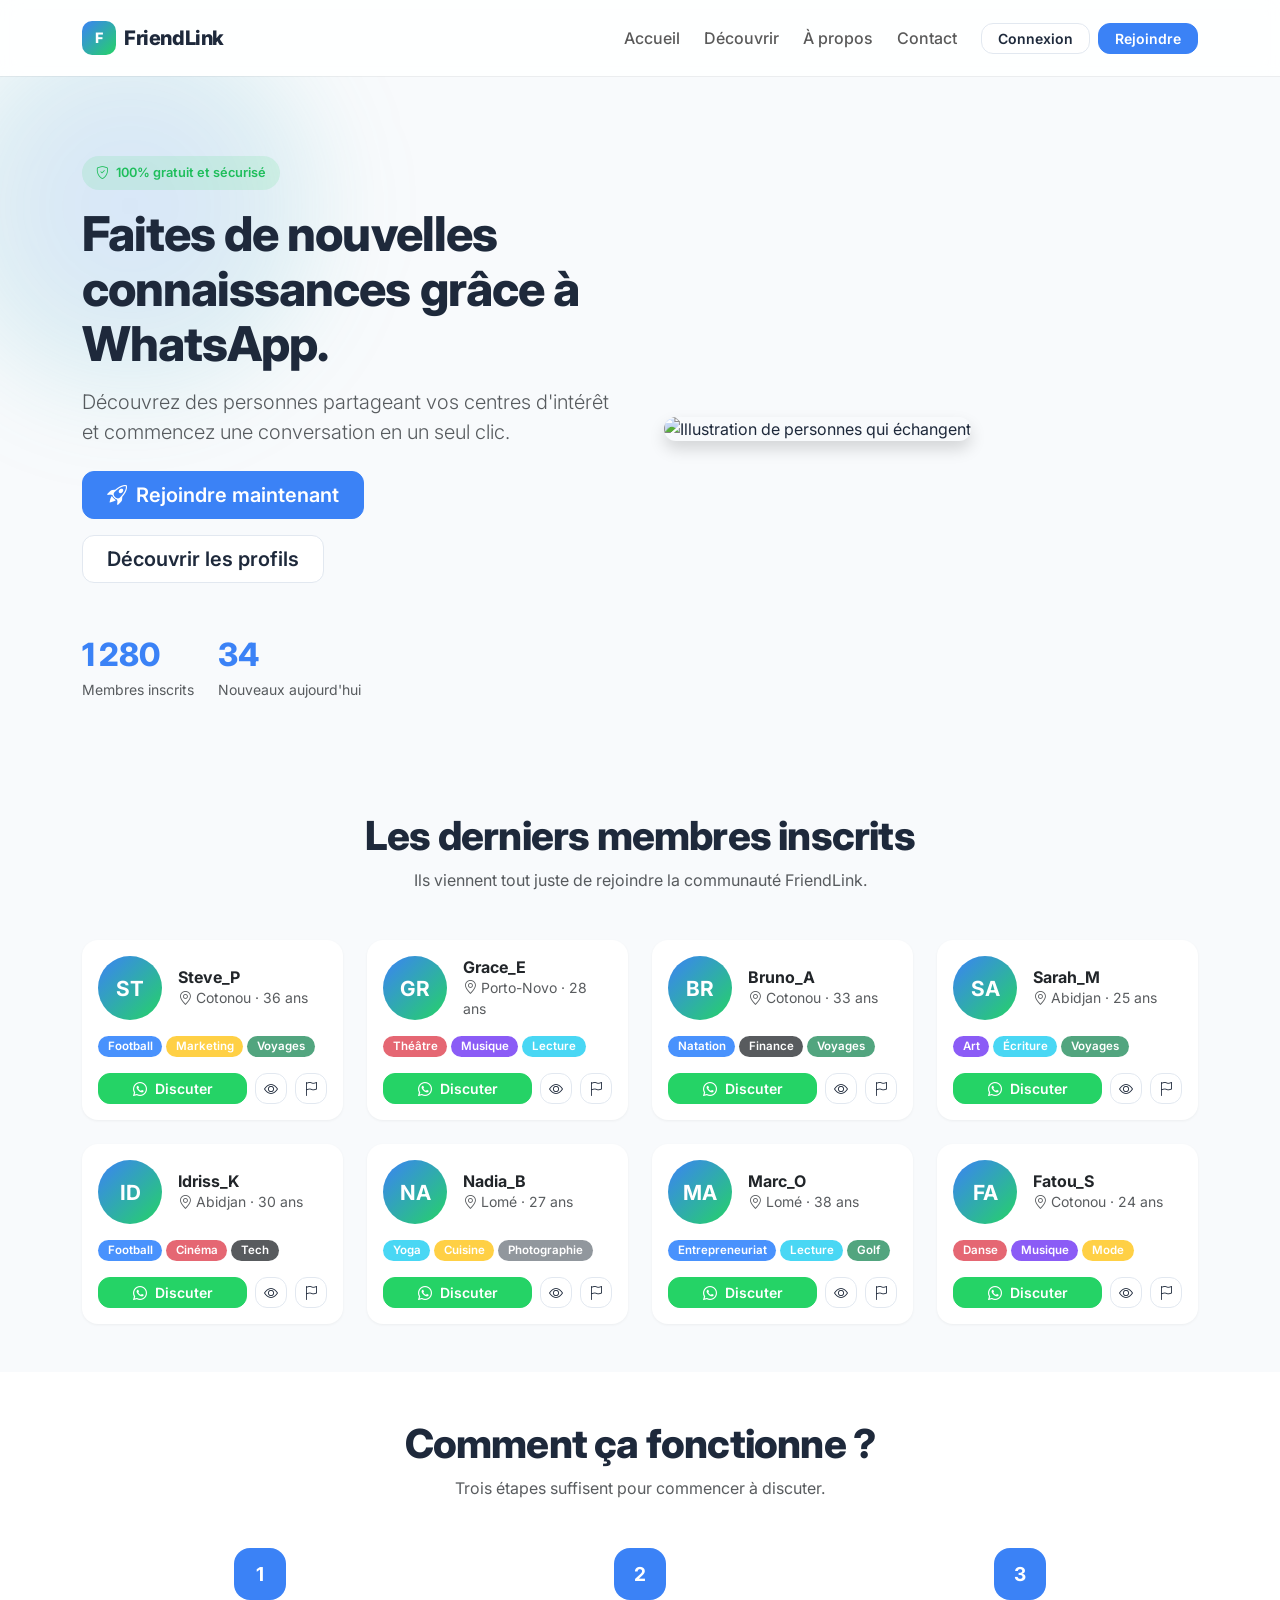
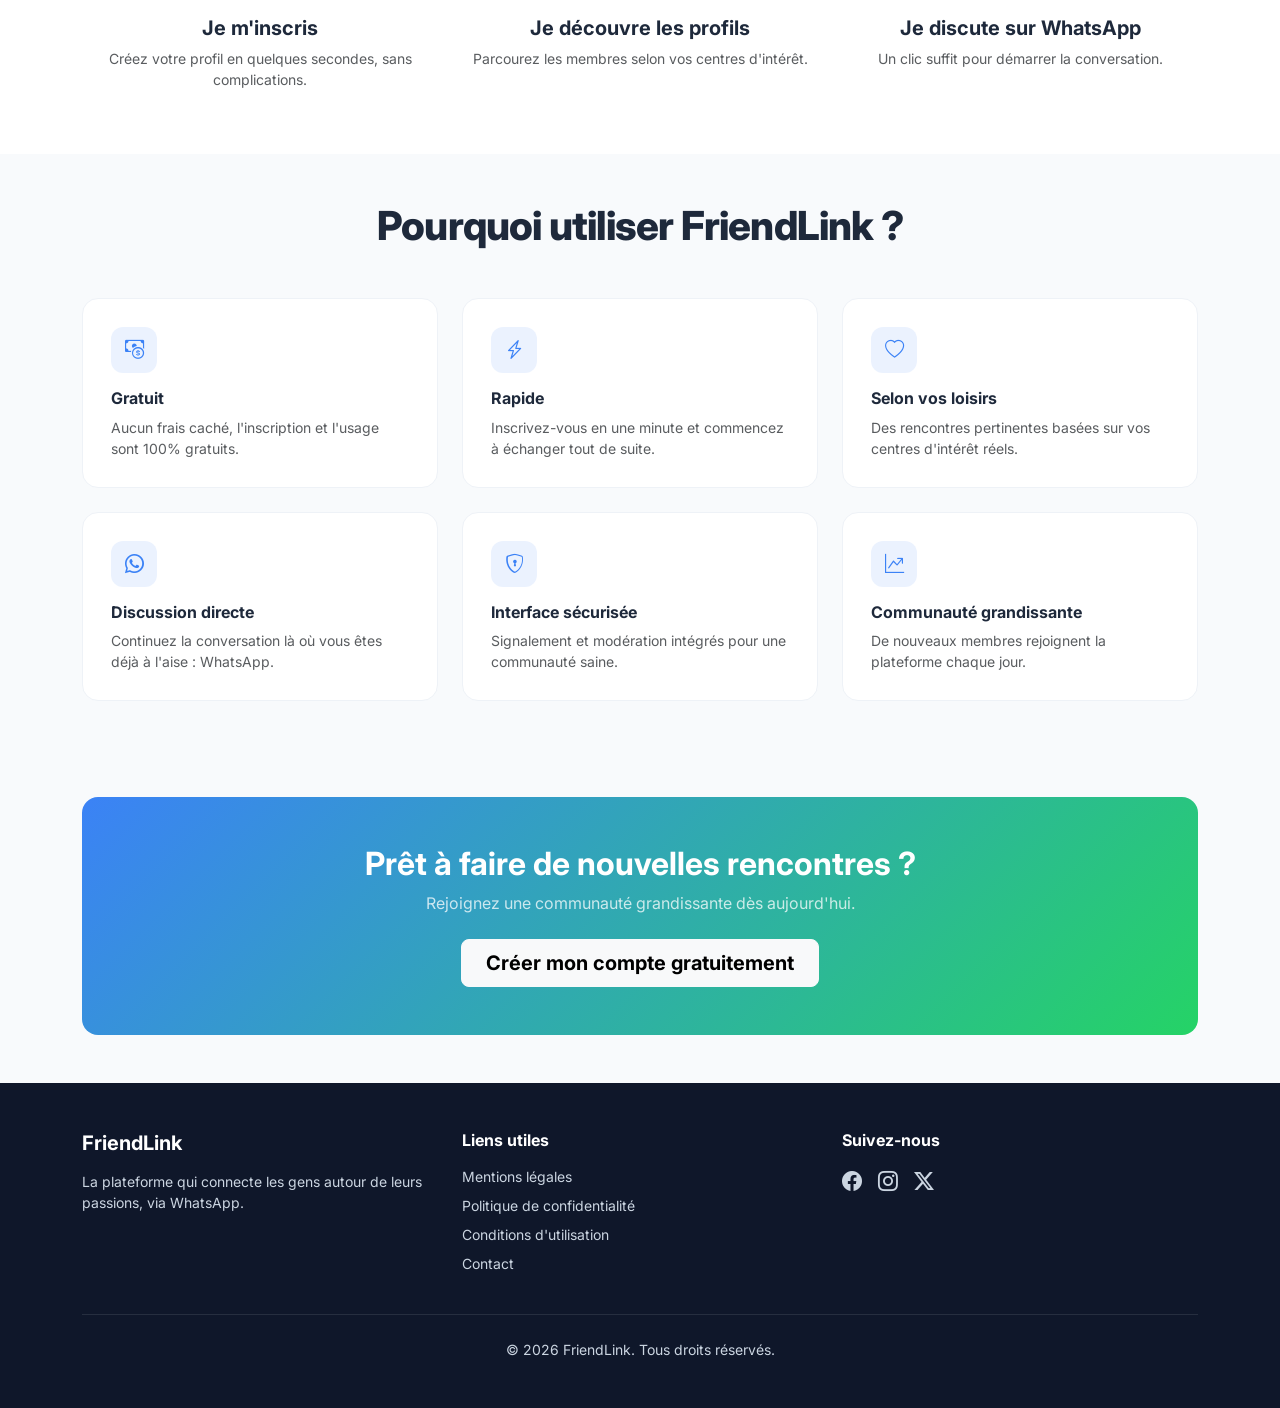
==== frontend/index.html @ 43f6787e "Modification de about" ====
<!DOCTYPE html>
<html lang="fr">
<head>
    <meta charset="UTF-8">
    <meta name="viewport" content="width=device-width, initial-scale=1.0">
    <title>FriendLink — Faites de nouvelles connaissances via WhatsApp</title>
    <meta name="description" content="Découvrez des personnes partageant vos centres d'intérêt et commencez une conversation sur WhatsApp en un clic.">

    <link href="https://cdn.jsdelivr.net/npm/bootstrap@5.3.2/dist/css/bootstrap.min.css" rel="stylesheet">
    <link rel="stylesheet" href="https://cdn.jsdelivr.net/npm/bootstrap-icons@1.11.1/font/bootstrap-icons.css">
    <link href="https://fonts.googleapis.com/css2?family=Inter:wght@400;500;600;700;800&display=swap" rel="stylesheet">
    <link rel="stylesheet" href="assets/css/style.css">

    <script src="https://cdn.jsdelivr.net/npm/bootstrap@5.3.2/dist/js/bootstrap.bundle.min.js"></script>
    <script src="assets/js/mock-data.js"></script>
    <script src="assets/js/script.js"></script>
</head>
<body>

    <!-- Loader -->
    <div class="page-loader">
        <div><span class="loader-dot"></span><span class="loader-dot"></span><span class="loader-dot"></span></div>
    </div>

    <!-- Navbar -->
    <nav class="navbar navbar-expand-lg fl-navbar sticky-top py-3">
        <div class="container">
            <a class="navbar-brand fl-brand d-flex align-items-center" href="index.html">
                <span class="fl-brand-badge">F</span> FriendLink
            </a>
            <button class="navbar-toggler border-0" type="button" data-bs-toggle="collapse" data-bs-target="#navMenu">
                <i class="bi bi-list fs-2"></i>
            </button>
            <div class="collapse navbar-collapse" id="navMenu">
                <ul class="navbar-nav ms-auto align-items-lg-center gap-lg-2">
                    <li class="nav-item"><a class="nav-link fw-medium" href="index.html">Accueil</a></li>
                    <li class="nav-item"><a class="nav-link fw-medium" href="members.html">Découvrir</a></li>
                    <li class="nav-item"><a class="nav-link fw-medium" href="#about">À propos</a></li>
                    <li class="nav-item"><a class="nav-link fw-medium" href="#contact">Contact</a></li>
                    <li class="nav-item ms-lg-2 mt-2 mt-lg-0">
                        <a href="login.html" class="btn btn-outline-fl btn-sm px-3">Connexion</a>
                    </li>
                    <li class="nav-item mt-2 mt-lg-0">
                        <a href="register.html" class="btn btn-fl-primary btn-sm px-3">Rejoindre</a>
                    </li>
                </ul>
            </div>
        </div>
    </nav>

    <!-- Hero -->
    <header class="fl-hero">
        <div class="fl-hero-blob"></div>
        <div class="container fl-hero-content">
            <div class="row align-items-center g-5">
                <div class="col-lg-6">
                    <span class="fl-badge-soft mb-3"><i class="bi bi-shield-check"></i> 100% gratuit et sécurisé</span>
                    <h1 class="display-5 mb-3">Faites de nouvelles connaissances grâce à WhatsApp.</h1>
                    <p class="lead text-muted mb-4">
                        Découvrez des personnes partageant vos centres d'intérêt et commencez une conversation en un seul clic.
                    </p>
                    <div class="d-flex flex-wrap gap-3">
                        <a href="register.html" class="btn btn-fl-primary btn-lg px-4">
                            <i class="bi bi-rocket-takeoff me-1"></i> Rejoindre maintenant
                        </a>
                        <a href="#latest-members-section" class="btn btn-outline-fl btn-lg px-4">
                            Découvrir les profils
                        </a>
                    </div>
                    <div class="d-flex gap-4 mt-5">
                        <div>
                            <p class="fl-stat mb-0" data-counter="1280">0</p>
                            <p class="text-muted small mb-0">Membres inscrits</p>
                        </div>
                        <div>
                            <p class="fl-stat mb-0" data-counter="34">0</p>
                            <p class="text-muted small mb-0">Nouveaux aujourd'hui</p>
                        </div>
                    </div>
                </div>
                <div class="col-lg-6">
                    <img src="https://images.unsplash.com/photo-1529156069898-49953e39b3ac?w=800&q=80"
                         alt="Illustration de personnes qui échangent" class="img-fluid rounded-4 shadow fl-reveal">
                </div>
            </div>
        </div>
    </header>

    <!-- 8 derniers membres inscrits -->
    <section id="latest-members-section" class="py-5">
        <div class="container">
            <div class="text-center mb-5 fl-reveal">
                <h2 class="fl-section-title h1">Les derniers membres inscrits</h2>
                <p class="text-muted">Ils viennent tout juste de rejoindre la communauté FriendLink.</p>
            </div>
            <div class="row g-4" id="latest-members"><!-- injecté par script.js --></div>
        </div>
    </section>

    <!-- Comment ça fonctionne -->
    <section class="py-5 bg-white">
        <div class="container">
            <div class="text-center mb-5 fl-reveal">
                <h2 class="fl-section-title h1">Comment ça fonctionne ?</h2>
                <p class="text-muted">Trois étapes suffisent pour commencer à discuter.</p>
            </div>
            <div class="row g-4 text-center">
                <div class="col-md-4 fl-reveal">
                    <div class="fl-step-circle mx-auto mb-3">1</div>
                    <h3 class="h5 fw-bold">Je m'inscris</h3>
                    <p class="text-muted small">Créez votre profil en quelques secondes, sans complications.</p>
                </div>
                <div class="col-md-4 fl-reveal">
                    <div class="fl-step-circle mx-auto mb-3">2</div>
                    <h3 class="h5 fw-bold">Je découvre les profils</h3>
                    <p class="text-muted small">Parcourez les membres selon vos centres d'intérêt.</p>
                </div>
                <div class="col-md-4 fl-reveal">
                    <div class="fl-step-circle mx-auto mb-3">3</div>
                    <h3 class="h5 fw-bold">Je discute sur WhatsApp</h3>
                    <p class="text-muted small">Un clic suffit pour démarrer la conversation.</p>
                </div>
            </div>
        </div>
    </section>

    <!-- Pourquoi utiliser cette plateforme -->
    <section id="about" class="py-5">
        <div class="container">
            <div class="text-center mb-5 fl-reveal">
                <h2 class="fl-section-title h1">Pourquoi utiliser FriendLink ?</h2>
            </div>
            <div class="row g-4">
                <div class="col-sm-6 col-lg-4 fl-reveal">
                    <div class="fl-why-card">
                        <div class="fl-why-icon mb-3"><i class="bi bi-cash-coin"></i></div>
                        <h3 class="h6 fw-bold">Gratuit</h3>
                        <p class="text-muted small mb-0">Aucun frais caché, l'inscription et l'usage sont 100% gratuits.</p>
                    </div>
                </div>
                <div class="col-sm-6 col-lg-4 fl-reveal">
                    <div class="fl-why-card">
                        <div class="fl-why-icon mb-3"><i class="bi bi-lightning-charge"></i></div>
                        <h3 class="h6 fw-bold">Rapide</h3>
                        <p class="text-muted small mb-0">Inscrivez-vous en une minute et commencez à échanger tout de suite.</p>
                    </div>
                </div>
                <div class="col-sm-6 col-lg-4 fl-reveal">
                    <div class="fl-why-card">
                        <div class="fl-why-icon mb-3"><i class="bi bi-heart"></i></div>
                        <h3 class="h6 fw-bold">Selon vos loisirs</h3>
                        <p class="text-muted small mb-0">Des rencontres pertinentes basées sur vos centres d'intérêt réels.</p>
                    </div>
                </div>
                <div class="col-sm-6 col-lg-4 fl-reveal">
                    <div class="fl-why-card">
                        <div class="fl-why-icon mb-3"><i class="bi bi-whatsapp"></i></div>
                        <h3 class="h6 fw-bold">Discussion directe</h3>
                        <p class="text-muted small mb-0">Continuez la conversation là où vous êtes déjà à l'aise : WhatsApp.</p>
                    </div>
                </div>
                <div class="col-sm-6 col-lg-4 fl-reveal">
                    <div class="fl-why-card">
                        <div class="fl-why-icon mb-3"><i class="bi bi-shield-lock"></i></div>
                        <h3 class="h6 fw-bold">Interface sécurisée</h3>
                        <p class="text-muted small mb-0">Signalement et modération intégrés pour une communauté saine.</p>
                    </div>
                </div>
                <div class="col-sm-6 col-lg-4 fl-reveal">
                    <div class="fl-why-card">
                        <div class="fl-why-icon mb-3"><i class="bi bi-graph-up-arrow"></i></div>
                        <h3 class="h6 fw-bold">Communauté grandissante</h3>
                        <p class="text-muted small mb-0">De nouveaux membres rejoignent la plateforme chaque jour.</p>
                    </div>
                </div>
            </div>
        </div>
    </section>

    <!-- CTA final -->
    <section class="py-5">
        <div class="container">
            <div class="rounded-4 p-5 text-center text-white fl-reveal" style="background: linear-gradient(135deg, var(--fl-primary), var(--fl-whatsapp));">
                <h2 class="fw-bold mb-2">Prêt à faire de nouvelles rencontres ?</h2>
                <p class="mb-4 opacity-75">Rejoignez une communauté grandissante dès aujourd'hui.</p>
                <a href="register.html" class="btn btn-light btn-lg px-4 fw-bold">Créer mon compte gratuitement</a>
            </div>
        </div>
    </section>

    <!-- Footer -->
    <footer class="fl-footer py-5" id="contact">
        <div class="container">
            <div class="row g-4">
                <div class="col-md-4">
                    <h5 class="text-white fw-bold mb-3">FriendLink</h5>
                    <p class="small">La plateforme qui connecte les gens autour de leurs passions, via WhatsApp.</p>
                </div>
                <div class="col-md-4">
                    <h6 class="text-white fw-bold mb-3">Liens utiles</h6>
                    <ul class="list-unstyled small d-flex flex-column gap-2">
                        <li><a href="#">Mentions légales</a></li>
                        <li><a href="#">Politique de confidentialité</a></li>
                        <li><a href="#">Conditions d'utilisation</a></li>
                        <li><a href="#contact">Contact</a></li>
                    </ul>
                </div>
                <div class="col-md-4">
                    <h6 class="text-white fw-bold mb-3">Suivez-nous</h6>
                    <div class="d-flex gap-3 fs-5">
                        <a href="#"><i class="bi bi-facebook"></i></a>
                        <a href="#"><i class="bi bi-instagram"></i></a>
                        <a href="#"><i class="bi bi-twitter-x"></i></a>
                    </div>
                </div>
            </div>
            <hr class="border-secondary my-4">
            <p class="small text-center mb-0">&copy; 2026 FriendLink. Tous droits réservés.</p>
        </div>
    </footer>

    <!-- Modale confirmation WhatsApp -->
    <div class="modal fade" id="whatsappConfirmModal" tabindex="-1">
        <div class="modal-dialog modal-dialog-centered">
            <div class="modal-content rounded-4 border-0">
                <div class="modal-body text-center p-4">
                    <i class="bi bi-whatsapp text-whatsapp display-5 mb-3"></i>
                    <h5 class="fw-bold">Discuter avec <span data-target-pseudo></span> ?</h5>
                    <p class="text-muted small">Vous allez être redirigé vers WhatsApp avec un message pré-rempli.</p>
                    <div class="d-flex gap-2 justify-content-center mt-3">
                        <button class="btn btn-outline-fl px-4" data-bs-dismiss="modal">Annuler</button>
                        <button class="btn btn-whatsapp px-4" data-confirm-whatsapp>Continuer</button>
                    </div>
                </div>
            </div>
        </div>
    </div>

    <!-- Modale signalement -->
    <div class="modal fade" id="reportModal" tabindex="-1">
        <div class="modal-dialog modal-dialog-centered">
            <div class="modal-content rounded-4 border-0">
                <div class="modal-header border-0">
                    <h5 class="modal-title fw-bold">Signaler <span data-report-target></span></h5>
                    <button class="btn-close" data-bs-dismiss="modal"></button>
                </div>
                <form id="report-form">
                    <div class="modal-body">
                        <label class="form-label small fw-medium">Motif</label>
                        <select class="form-select mb-3" required>
                            <option value="">Choisir un motif</option>
                            <option>Spam</option>
                            <option>Faux profil</option>
                            <option>Arnaque</option>
                            <option>Comportement inapproprié</option>
                            <option>Photo inappropriée</option>
                            <option>Autre</option>
                        </select>
                        <label class="form-label small fw-medium">Description</label>
                        <textarea class="form-control" rows="3" placeholder="Détails (optionnel)"></textarea>
                    </div>
                    <div class="modal-footer border-0">
                        <button type="submit" class="btn btn-fl-primary w-100">Envoyer le signalement</button>
                    </div>
                </form>
            </div>
        </div>
    </div>

    <!-- Conteneur toasts -->
    <div id="toast-container"></div>

    <!-- Bouton retour en haut -->
    <button class="fl-back-to-top"><i class="bi bi-arrow-up"></i></button>

    <script src="https://cdn.jsdelivr.net/npm/bootstrap@5.3.2/dist/js/bootstrap.bundle.min.js"></script>
    <script src="assets/js/mock-data.js"></script>
    <script src="assets/js/script.js"></script>
</body>
</html>
---- frontend/assets/css/style.css ----
/* ==========================================================================
   FriendLink — Prototype front-end (Bootstrap 5 + Vanilla JS)
   ========================================================================== */

:root {
    --fl-primary: #3b82f6;
    --fl-primary-dark: #2563eb;
    --fl-whatsapp: #25d366;
    --fl-whatsapp-dark: #1ebe5b;
    --fl-bg: #f8fafc;
    --fl-text: #1e293b;
    --fl-muted: #64748b;
    --fl-radius: 1rem;
}

body {
    font-family: 'Inter', system-ui, -apple-system, sans-serif;
    background-color: var(--fl-bg);
    color: var(--fl-text);
}

a { text-decoration: none; }

/* ---------- Loader ---------- */
.page-loader {
    position: fixed;
    inset: 0;
    background: #ffffff;
    z-index: 9999;
    display: flex;
    align-items: center;
    justify-content: center;
    transition: opacity .4s ease, visibility .4s;
}
.page-loader.fade-out { opacity: 0; visibility: hidden; }
.loader-dot {
    width: 12px; height: 12px; border-radius: 50%;
    background: var(--fl-primary);
    display: inline-block;
    margin: 0 4px;
    animation: fl-bounce 1.2s infinite ease-in-out;
}
.loader-dot:nth-child(2) { animation-delay: .15s; background: var(--fl-whatsapp); }
.loader-dot:nth-child(3) { animation-delay: .3s; background: var(--fl-primary-dark); }
@keyframes fl-bounce {
    0%, 80%, 100% { transform: scale(0.6); opacity: .5; }
    40% { transform: scale(1); opacity: 1; }
}

/* ---------- Reveal on scroll ---------- */
.fl-reveal {
    opacity: 0;
    transform: translateY(24px);
    transition: opacity .6s ease, transform .6s ease;
}
.fl-reveal.is-visible {
    opacity: 1;
    transform: translateY(0);
}

/* ---------- Navbar ---------- */
.fl-navbar {
    background: rgba(255,255,255,.85);
    backdrop-filter: blur(10px);
    box-shadow: 0 1px 0 rgba(0,0,0,.05);
}
.fl-brand {
    font-weight: 800;
    letter-spacing: -.02em;
    color: var(--fl-text) !important;
}
.fl-brand .fl-brand-badge {
    display: inline-flex;
    align-items: center;
    justify-content: center;
    width: 34px; height: 34px;
    border-radius: 10px;
    background: linear-gradient(135deg, var(--fl-primary), var(--fl-whatsapp));
    color: #fff;
    font-size: .9rem;
    margin-right: .5rem;
}

/* ---------- Hero ---------- */
.fl-hero {
    position: relative;
    overflow: hidden;
    padding: 5rem 0 4rem;
}
.fl-hero-blob {
    position: absolute;
    width: 380px; height: 380px;
    top: -60px; left: -60px;
    background: radial-gradient(circle, rgba(59,130,246,.18) 0%, rgba(37,211,102,.10) 100%);
    filter: blur(50px);
    border-radius: 50%;
    z-index: 0;
}
.fl-hero-content { position: relative; z-index: 1; }
.fl-hero h1 {
    font-weight: 800;
    letter-spacing: -.02em;
    line-height: 1.15;
}
.fl-badge-soft {
    display: inline-flex;
    align-items: center;
    gap: .4rem;
    background: rgba(37,211,102,.12);
    color: var(--fl-whatsapp-dark);
    font-weight: 600;
    font-size: .8rem;
    padding: .45rem .9rem;
    border-radius: 999px;
}

/* ---------- Buttons ---------- */
.btn-fl-primary {
    background: var(--fl-primary);
    border-color: var(--fl-primary);
    color: #fff;
    font-weight: 600;
    border-radius: .75rem;
    transition: transform .15s ease, background .2s ease, box-shadow .2s ease;
}
.btn-fl-primary:hover {
    background: var(--fl-primary-dark);
    color: #fff;
    transform: translateY(-2px);
    box-shadow: 0 10px 20px -8px rgba(59,130,246,.5);
}
.btn-whatsapp {
    background: var(--fl-whatsapp);
    border-color: var(--fl-whatsapp);
    color: #fff;
    font-weight: 600;
    border-radius: .75rem;
    transition: transform .15s ease, background .2s ease, box-shadow .2s ease;
}
.btn-whatsapp:hover {
    background: var(--fl-whatsapp-dark);
    color: #fff;
    transform: translateY(-2px);
    box-shadow: 0 10px 20px -8px rgba(37,211,102,.5);
}
.btn-outline-fl {
    border: 1.5px solid #e2e8f0;
    color: var(--fl-text);
    font-weight: 600;
    border-radius: .75rem;
    background: #fff;
    transition: all .2s ease;
}
.btn-outline-fl:hover { background: #f1f5f9; color: var(--fl-text); }

/* ---------- Member cards ---------- */
.fl-member-card {
    border: none;
    border-radius: var(--fl-radius);
    background: #fff;
    box-shadow: 0 1px 3px rgba(0,0,0,.05);
    transition: transform .25s ease, box-shadow .25s ease;
    overflow: hidden;
    height: 100%;
}
.fl-member-card:hover {
    transform: translateY(-6px);
    box-shadow: 0 20px 35px -15px rgba(30,41,59,.2);
}
.fl-avatar {
    width: 64px; height: 64px;
    border-radius: 50%;
    background: linear-gradient(135deg, var(--fl-primary), var(--fl-whatsapp));
    display: flex;
    align-items: center;
    justify-content: center;
    color: #fff;
    font-weight: 700;
    font-size: 1.3rem;
    flex-shrink: 0;
}
.fl-badge-loisir {
    font-size: .72rem;
    font-weight: 600;
    padding: .3rem .6rem;
    border-radius: 999px;
}
.bg-purple { background-color: #8b5cf6 !important; }

/* ---------- Sections ---------- */
.fl-section-title { font-weight: 800; letter-spacing: -.02em; }
.fl-step-circle {
    width: 52px; height: 52px;
    border-radius: 16px;
    background: var(--fl-primary);
    color: #fff;
    display: flex;
    align-items: center;
    justify-content: center;
    font-weight: 700;
    font-size: 1.2rem;
}
.fl-why-card {
    border-radius: var(--fl-radius);
    background: #fff;
    border: 1px solid #eef2f7;
    padding: 1.75rem;
    height: 100%;
    transition: transform .2s ease, box-shadow .2s ease;
}
.fl-why-card:hover { transform: translateY(-4px); box-shadow: 0 15px 30px -18px rgba(30,41,59,.25); }
.fl-why-icon {
    width: 46px; height: 46px;
    border-radius: 12px;
    background: rgba(59,130,246,.1);
    color: var(--fl-primary);
    display: flex;
    align-items: center;
    justify-content: center;
    font-size: 1.2rem;
}

/* ---------- Stats counters ---------- */
.fl-stat { font-weight: 800; font-size: 2rem; color: var(--fl-primary); }

/* ---------- Forms ---------- */
.fl-form-card {
    border-radius: var(--fl-radius);
    background: #fff;
    box-shadow: 0 1px 3px rgba(0,0,0,.05);
    border: 1px solid #eef2f7;
}
.form-control, .form-select {
    border-radius: .65rem;
    border-color: #e2e8f0;
    padding: .65rem .9rem;
}
.form-control:focus, .form-select:focus {
    border-color: var(--fl-primary);
    box-shadow: 0 0 0 .2rem rgba(59,130,246,.15);
}

/* ---------- Toast notification (new member) ---------- */
.fl-toast {
    position: fixed;
    bottom: 20px; right: 20px;
    background: #fff;
    border-radius: .9rem;
    box-shadow: 0 15px 35px -12px rgba(30,41,59,.3);
    padding: .9rem 1.2rem;
    display: flex;
    align-items: center;
    gap: .7rem;
    transform: translateY(30px);
    opacity: 0;
    transition: all .35s ease;
    z-index: 1080;
    max-width: 320px;
}
.fl-toast.show { transform: translateY(0); opacity: 1; }

/* ---------- Back to top ---------- */
.fl-back-to-top {
    position: fixed;
    bottom: 24px; left: 24px;
    width: 46px; height: 46px;
    border-radius: 50%;
    background: var(--fl-primary);
    color: #fff;
    display: flex;
    align-items: center;
    justify-content: center;
    box-shadow: 0 10px 25px -10px rgba(59,130,246,.6);
    opacity: 0;
    visibility: hidden;
    transform: translateY(10px);
    transition: all .3s ease;
    z-index: 1050;
    border: none;
}
.fl-back-to-top.show { opacity: 1; visibility: visible; transform: translateY(0); }

/* ---------- Footer ---------- */
.fl-footer { background: #0f172a; color: #cbd5e1; }
.fl-footer a { color: #cbd5e1; }
.fl-footer a:hover { color: #fff; }

/* ---------- Responsive tweaks ---------- */
@media (max-width: 767.98px) {
    .fl-hero { padding: 3rem 0 2.5rem; text-align: center; }
    .fl-hero-blob { display: none; }
    .fl-stat { font-size: 1.5rem; }
}
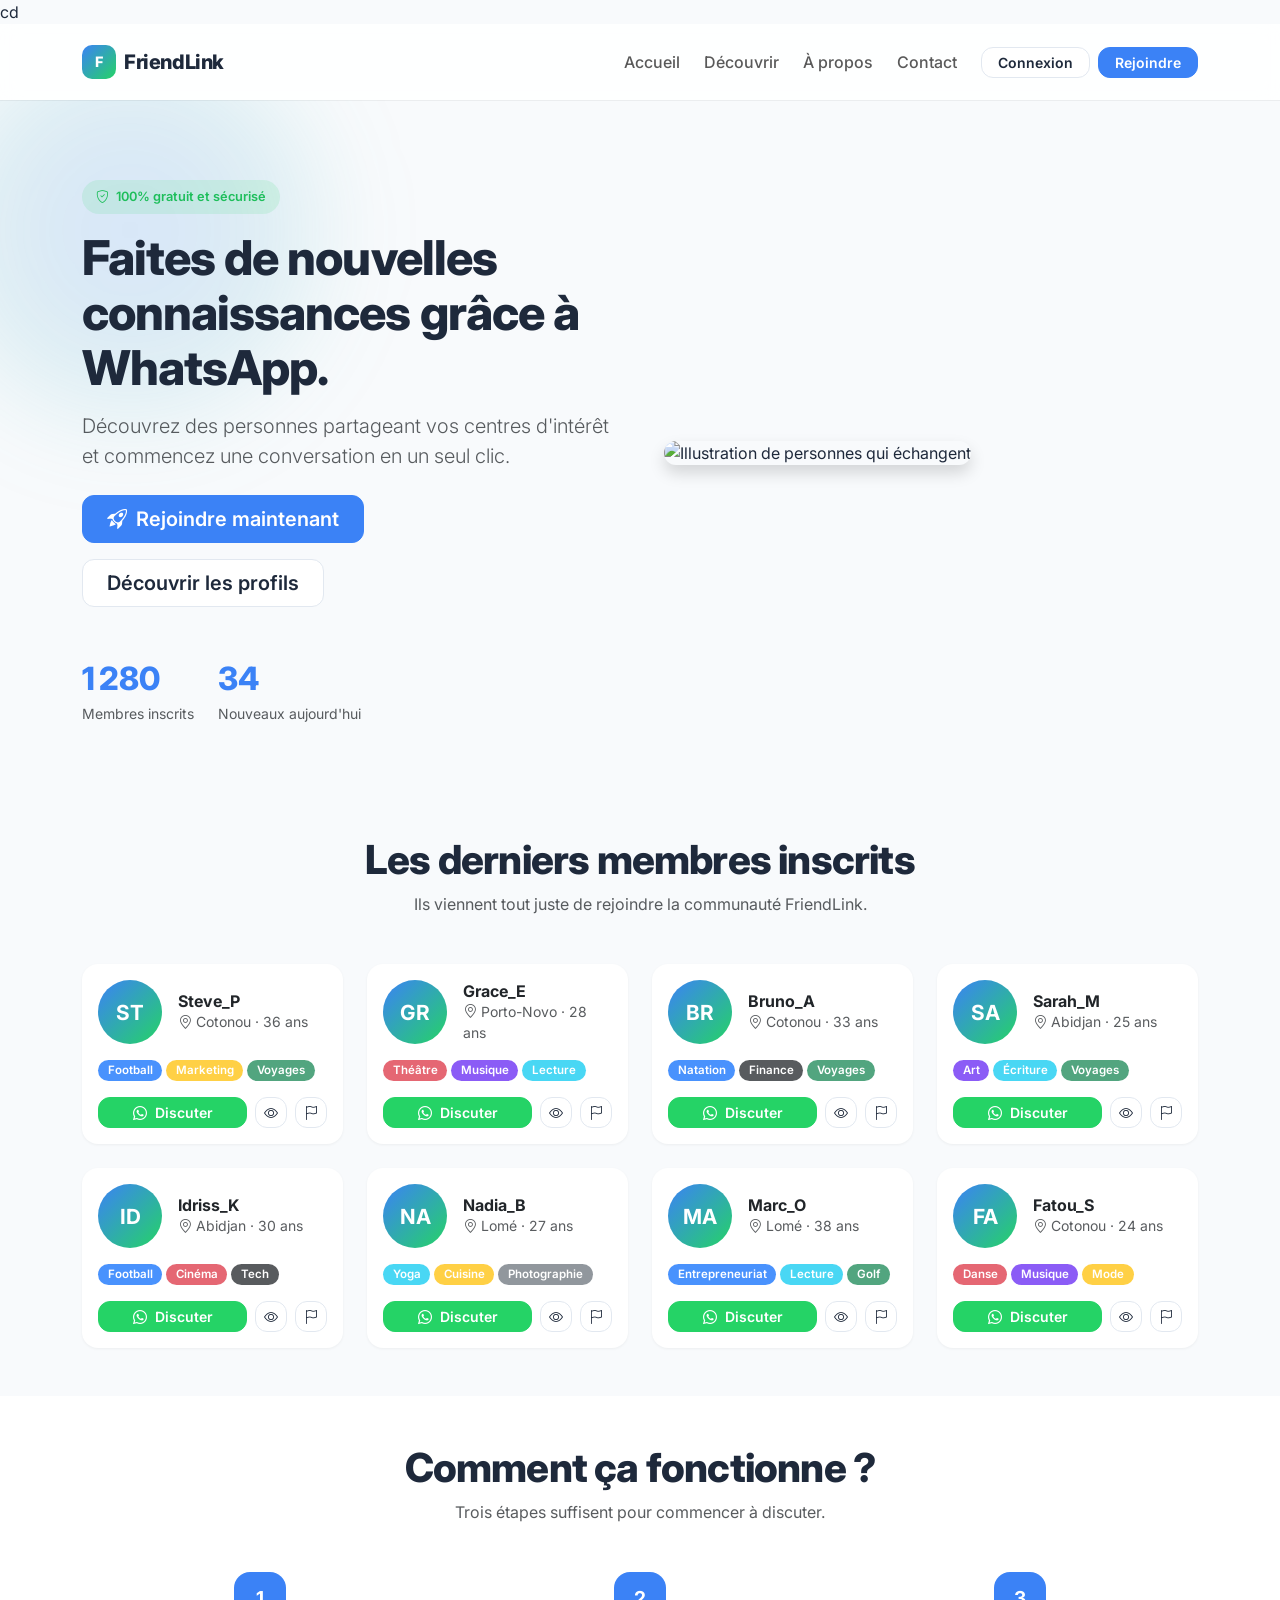
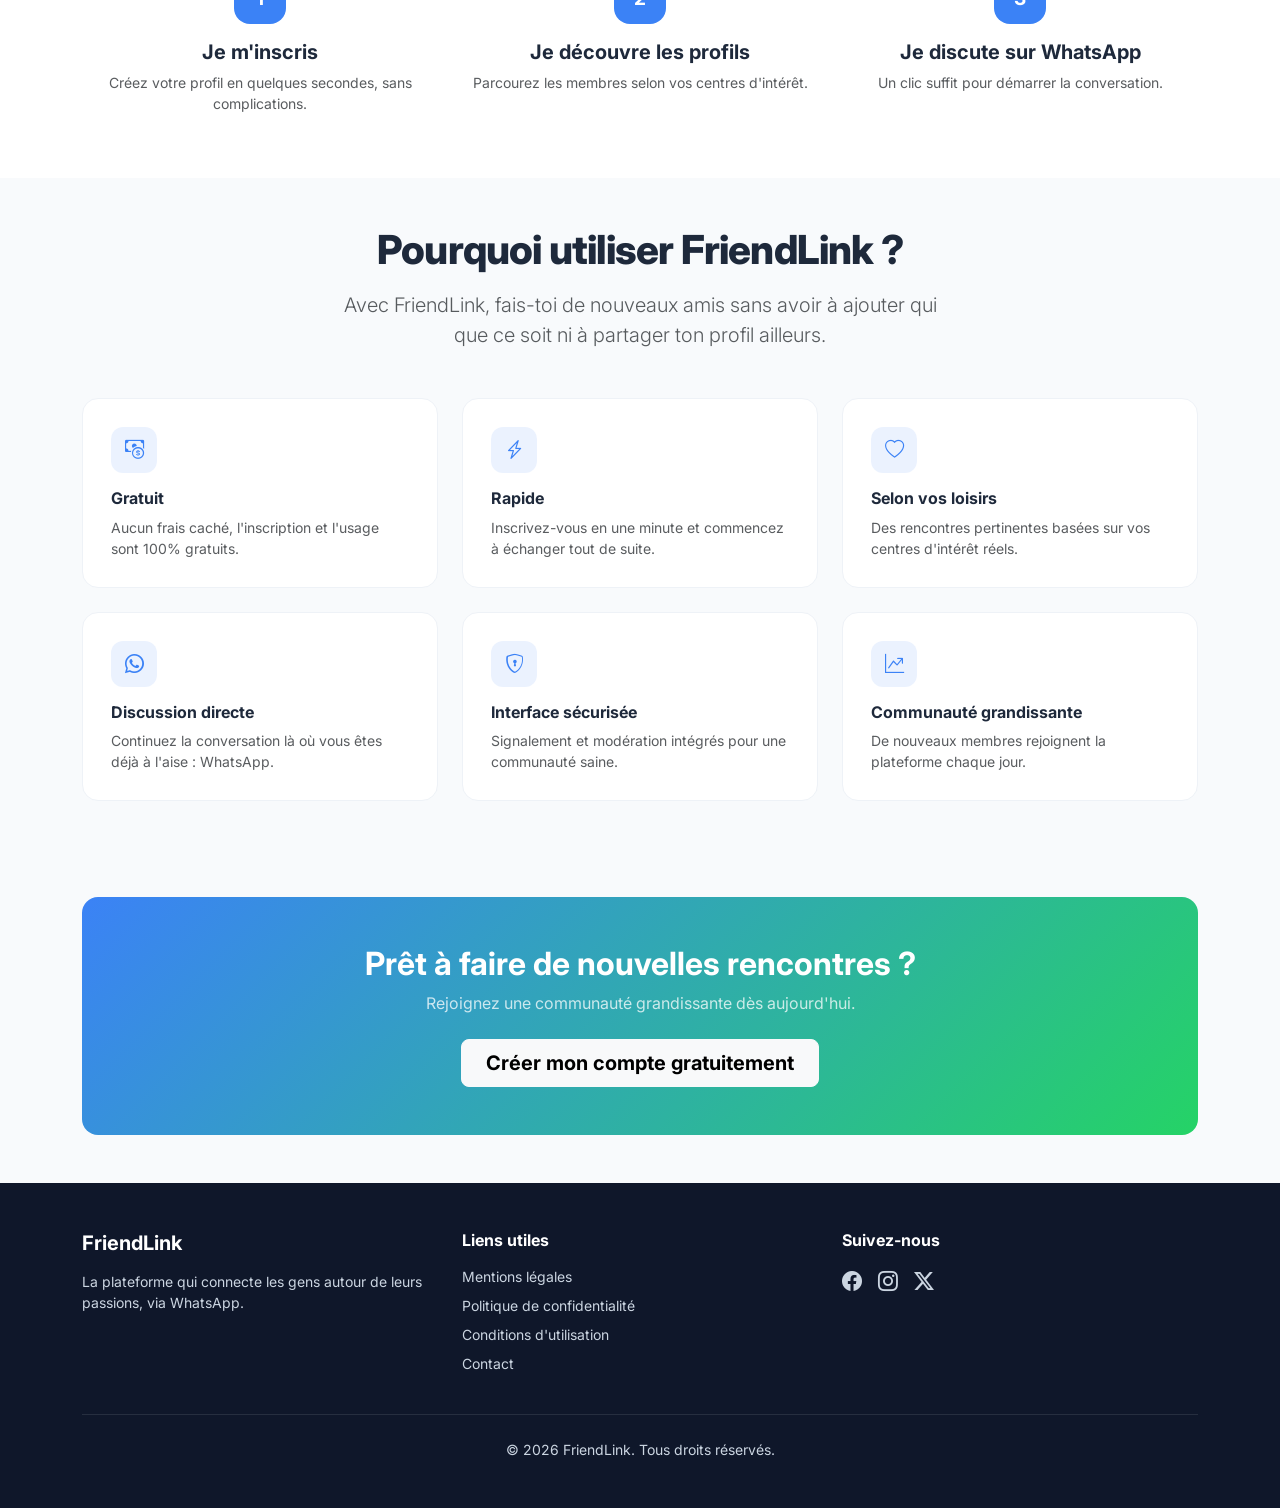
==== commit b862bfaa: "Modification" ====
--- a/frontend/index.html
+++ b/frontend/index.html
@@ -1,6 +1,6 @@
 <!DOCTYPE html>
 <html lang="fr">
-<head>
+<head>cd
     <meta charset="UTF-8">
     <meta name="viewport" content="width=device-width, initial-scale=1.0">
     <title>FriendLink — Faites de nouvelles connaissances via WhatsApp</title>
@@ -129,6 +129,10 @@
         <div class="container">
             <div class="text-center mb-5 fl-reveal">
                 <h2 class="fl-section-title h1">Pourquoi utiliser FriendLink ?</h2>
+                <p class="lead text-muted mt-3 mx-auto" style="max-width: 600px;">
+                Avec FriendLink, fais-toi de nouveaux amis sans avoir à ajouter qui que ce soit
+                ni à partager ton profil ailleurs.
+                </p>
             </div>
             <div class="row g-4">
                 <div class="col-sm-6 col-lg-4 fl-reveal">
